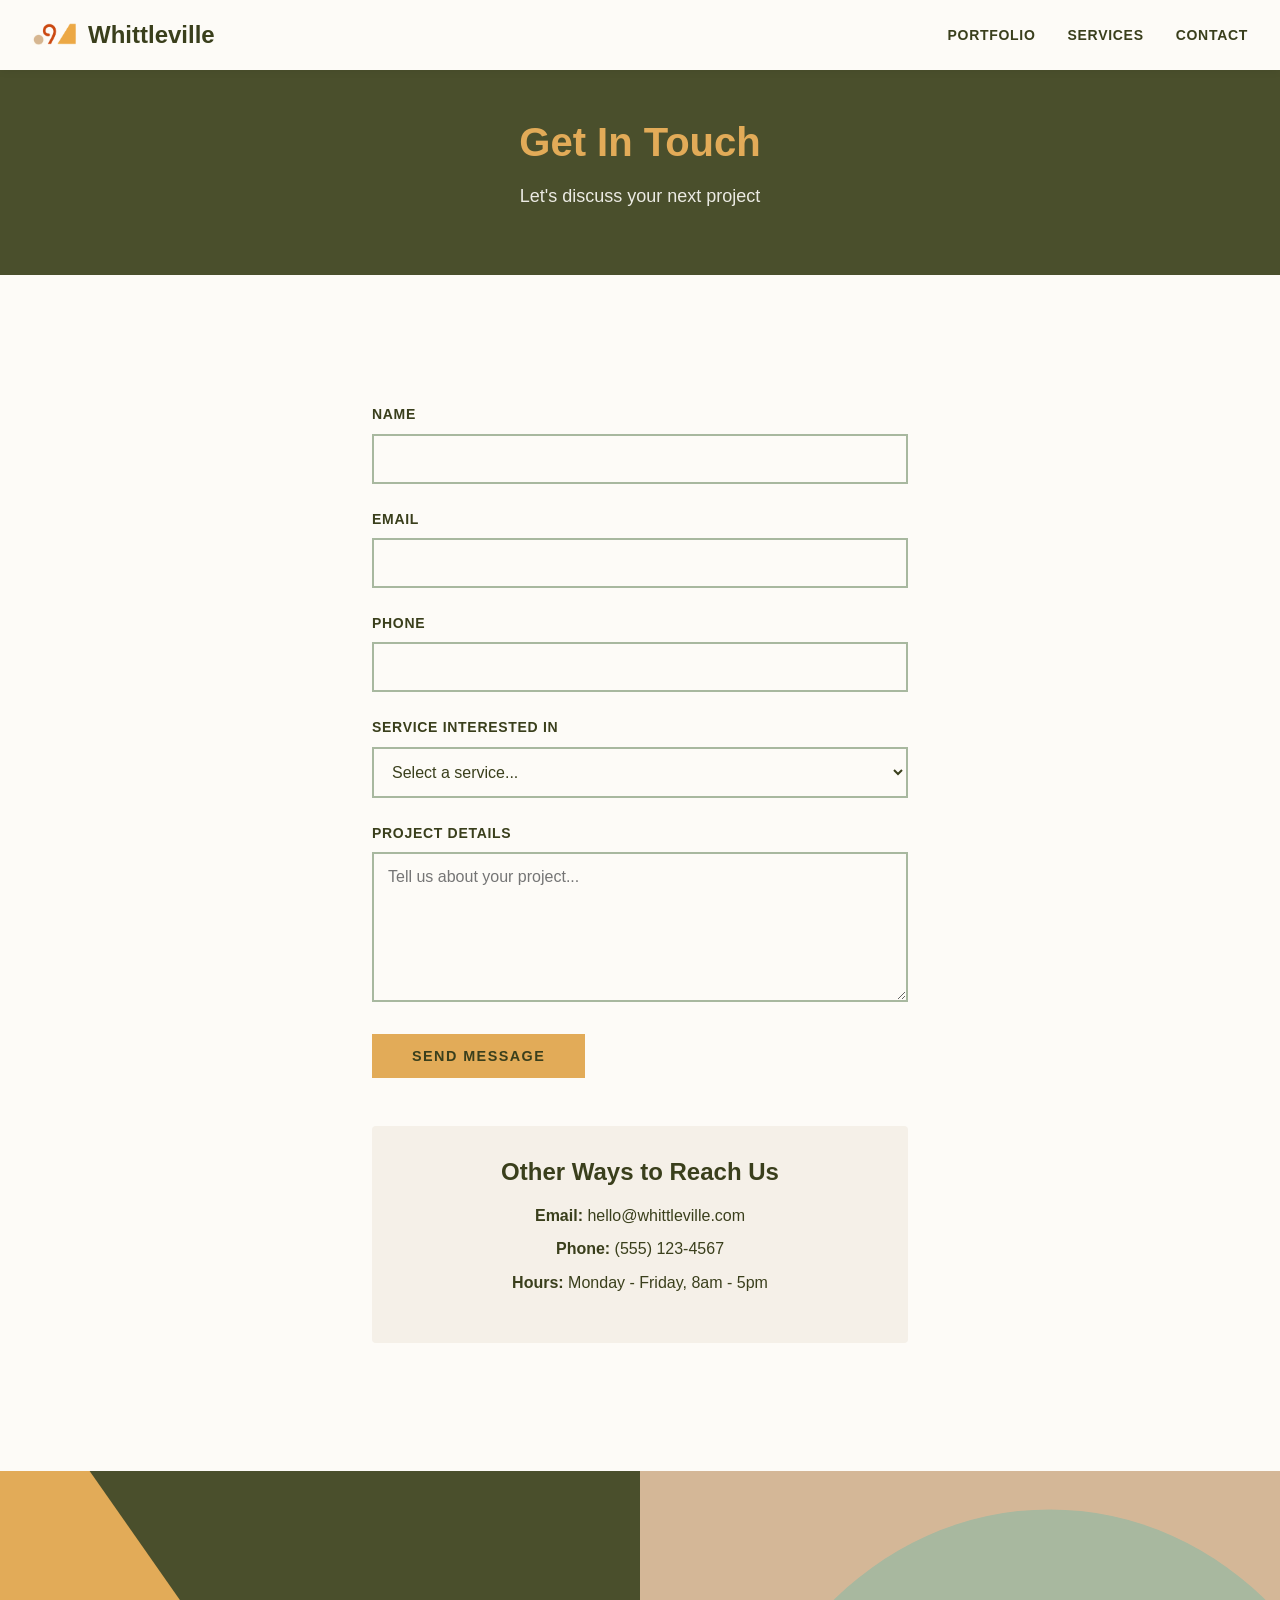
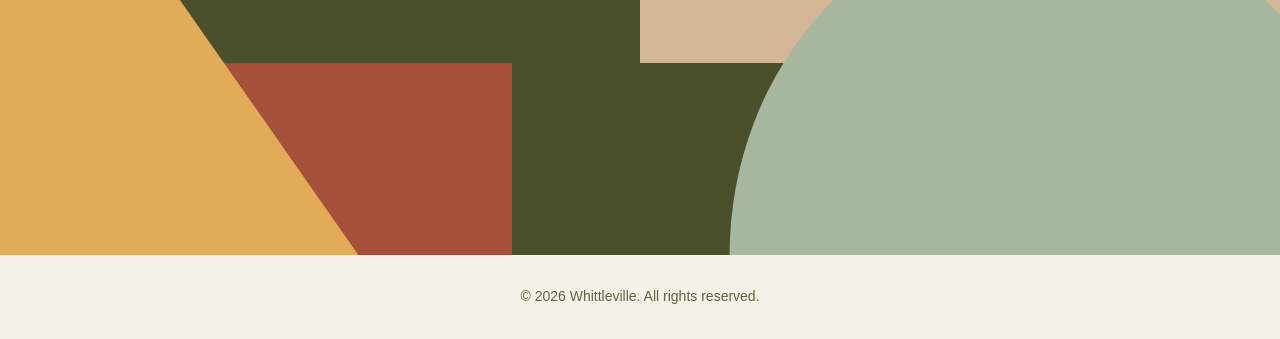
==== contact.html @ 52aa02fd "do the thing" ====
<!doctype html>
<html lang="en">
    <head>
        <meta charset="UTF-8" />
        <meta name="viewport" content="width=device-width, initial-scale=1.0" />
        <meta
            name="description"
            content="Get in touch with Whittleville for custom woodworking, restoration, and home services."
        />
        <title>Contact - Whittleville</title>
        <link rel="stylesheet" href="css/styles.css" />
        <link rel="preconnect" href="https://fonts.googleapis.com" />
        <link rel="preconnect" href="https://fonts.gstatic.com" crossorigin />
        <link
            href="https://fonts.googleapis.com/css2?family=Courier+Prime:wght@400;700&display=swap"
            rel="stylesheet"
        />
    </head>
    <body>
        <!-- Header & Navigation -->
        <header class="header">
            <nav class="nav container">
                <a href="index.html" class="nav__logo">
                    <span class="nav__logo-icon">
                        <img src="images/logo-transparent.png" alt="logo" />
                    </span>
                    Whittleville
                </a>

                <button class="nav__toggle" aria-label="Toggle navigation">
                    <span></span>
                    <span></span>
                    <span></span>
                </button>

                <div class="nav__menu">
                    <ul class="nav__list">
                        <li>
                            <a href="portfolio.html" class="nav__link"
                                >Portfolio</a
                            >
                        </li>
                        <li>
                            <a href="services.html" class="nav__link"
                                >Services</a
                            >
                        </li>
                        <li>
                            <a href="contact.html" class="nav__link">Contact</a>
                        </li>
                    </ul>
                </div>
            </nav>
        </header>

        <!-- Page Header -->
        <section class="page-header">
            <h1 class="page-header__title">Get In Touch</h1>
            <p class="page-header__subtitle">Let's discuss your next project</p>
        </section>

        <!-- Contact Form -->
        <section class="section">
            <div class="contact-form">
                <form action="#" method="POST" id="contactForm">
                    <div class="form-group">
                        <label for="name" class="form-label">Name</label>
                        <input
                            type="text"
                            id="name"
                            name="name"
                            class="form-input"
                            required
                        />
                    </div>

                    <div class="form-group">
                        <label for="email" class="form-label">Email</label>
                        <input
                            type="email"
                            id="email"
                            name="email"
                            class="form-input"
                            required
                        />
                    </div>

                    <div class="form-group">
                        <label for="phone" class="form-label">Phone</label>
                        <input
                            type="tel"
                            id="phone"
                            name="phone"
                            class="form-input"
                        />
                    </div>

                    <!-- Honeypot field - hidden from humans, visible to bots -->
                    <div
                        class="form-group"
                        style="position: absolute; left: -9999px"
                        aria-hidden="true"
                    >
                        <label for="website">Website</label>
                        <input
                            type="text"
                            id="website"
                            name="website"
                            class="form-input"
                            tabindex="-1"
                            autocomplete="off"
                        />
                    </div>

                    <div class="form-group">
                        <label for="service" class="form-label"
                            >Service Interested In</label
                        >
                        <select id="service" name="service" class="form-input">
                            <option value="">Select a service...</option>
                            <option value="woodworking">Woodworking</option>
                            <option value="deck-building">Deck Building</option>
                            <option value="furniture-restoration">
                                Furniture Restoration
                            </option>
                            <option value="other">Other</option>
                        </select>
                    </div>

                    <div class="form-group">
                        <label for="message" class="form-label">
                            Project Details
                        </label>
                        <textarea
                            id="message"
                            name="message"
                            class="form-textarea"
                            required
                            placeholder="Tell us about your project..."
                        ></textarea>
                    </div>

                    <button type="submit" class="btn form-button">
                        Send Message
                    </button>
                </form>

                <div
                    style="
                        margin-top: 3rem;
                        text-align: center;
                        padding: 2rem;
                        background-color: var(--cream);
                        border-radius: 4px;
                    "
                >
                    <h3
                        style="
                            font-family: var(--font-heading);
                            color: var(--dark-olive);
                            margin-bottom: 1rem;
                        "
                    >
                        Other Ways to Reach Us
                    </h3>
                    <p style="margin-bottom: 0.5rem">
                        <strong>Email:</strong> hello@whittleville.com
                    </p>
                    <p style="margin-bottom: 0.5rem">
                        <strong>Phone:</strong> (555) 123-4567
                    </p>
                    <p><strong>Hours:</strong> Monday - Friday, 8am - 5pm</p>
                </div>
            </div>
        </section>

        <!-- Footer -->
        <footer class="footer">
            <svg
                viewBox="0 0 1000 300"
                xmlns="http://www.w3.org/2000/svg"
                preserveAspectRatio="xMidYMid slice"
            >
                <!-- Olive green background -->
                <rect x="0" y="0" width="1000" height="300" fill="#4a4f2c" />

                <!-- Rust/terracotta rectangle - smaller, overlapping -->
                <rect x="0" y="150" width="400" height="150" fill="#a65039" />

                <!-- Mustard/tan gold triangle - large, from bottom left -->
                <polygon points="0,300 0,-100 280,300" fill="#e2ab58" />

                <!-- Sand/blush rectangle - top right -->
                <rect x="500" y="0" width="500" height="150" fill="#d4b797" />

                <!-- Sage green circle/ellipse - bottom right, partially cut off -->
                <ellipse cx="820" cy="300" rx="250" ry="270" fill="#a8b89f" />
            </svg>
            <div class="container">
                <p class="footer__text">
                    &copy; <script>document.write(new Date().getFullYear())</script> Whittleville. All rights reserved.
                </p>
            </div>
        </footer>

        <script src="js/main.js"></script>
    </body>
</html>
---- css/styles.css ----
/* ==========================================
   WHITTLEVILLE WEBSITE - MOBILE FIRST
   ========================================== */

/* ==========================================
   CSS RESET & BASE STYLES
   ========================================== */

* {
    margin: 0;
    padding: 0;
    box-sizing: border-box;
}

:root {
    /* Color Palette */
    --olive-green: #4a4f2c;
    --dark-olive: #3a3f1c;
    --tan-gold: #e2ab58;
    --rust-orange: #a65039;
    --cream: #f5f0e8;
    --sage-green: #a8b89f;
    --dark-green: #2a2f1c;
    --light-cream: #fdfbf7;
    --sand: #d4b797;
    --font-body:
        -apple-system, BlinkMacSystemFont, "Segoe UI", Roboto, Oxygen, Ubuntu,
        sans-serif;

    /* Spacing */
    --spacing-xs: 0.5rem;
    --spacing-sm: 1rem;
    --spacing-md: 2rem;
    --spacing-lg: 3rem;
    --spacing-xl: 4rem;

    /* Container */
    --container-padding: 1.5rem;
}

.color-rust {
    color: var(--rust-orange);
}

html {
    font-size: 16px;
    scroll-behavior: smooth;
}

body {
    font-family: var(--font-body);
    line-height: 1.6;
    color: var(--dark-olive);
    background-color: var(--light-cream);
}

img {
    max-width: 100%;
    height: auto;
    display: block;
}

a {
    text-decoration: none;
    color: inherit;
}

ul {
    list-style: none;
}

.d-flex {
    display: flex;
}

.flex-column {
    flex-direction: column;
}

/* ==========================================
   TYPOGRAPHY
   ========================================== */

h1,
h2,
h3,
h4,
h5,
h6 {
    font-family: var(--font-heading);
    font-weight: 700;
    line-height: 1.2;
    margin-bottom: 1rem;
}

h1 {
    font-size: 2rem;
}

h2 {
    font-size: 1.75rem;
}

h3 {
    font-size: 1.5rem;
}

h4 {
    font-size: 1.25rem;
}

p {
    margin-bottom: 1rem;
}

/* ==========================================
   BUTTONS
   ========================================== */

.btn {
    display: inline-block;
    padding: 0.875rem 2.5rem;
    background-color: var(--tan-gold);
    color: var(--dark-olive);
    font-family: var(--font-heading);
    font-size: 0.9rem;
    font-weight: 700;
    letter-spacing: 0.1em;
    text-transform: uppercase;
    border: none;
    cursor: pointer;
    transition: all 0.3s ease;
}

.btn:hover {
    background-color: #c99560;
    transform: translateY(-2px);
    box-shadow: 0 4px 12px rgba(0, 0, 0, 0.15);
}

.btn:active {
    transform: translateY(0);
}

/* ==========================================
   LAYOUT
   ========================================== */

.container {
    max-width: var(--container-max);
    margin: 0 auto;
    padding: 0 var(--container-padding);
}

.section {
    padding: var(--spacing-xl) 0;
}

/* ==========================================
   HEADER & NAVIGATION
   ========================================== */

.header {
    background-color: var(--light-cream);
    padding: 1rem 0;
    position: sticky;
    top: 0;
    z-index: 1000;
    box-shadow: 0 2px 8px rgba(0, 0, 0, 0.05);
}

.nav {
    display: flex;
    justify-content: space-between;
    align-items: center;
}

.nav__logo {
    display: flex;
    align-items: center;
    gap: 0.5rem;
    font-family: var(--font-heading);
    font-size: 1.5rem;
    font-weight: 700;
    color: var(--dark-olive);
}

.nav__logo-icon {
    width: 3rem;
    height: 1.5rem;
    display: block;
}

.nav__menu {
    display: none;
    flex-direction: column;
    position: absolute;
    top: 100%;
    left: 0;
    right: 0;
    background-color: var(--cream);
    padding: 1rem;
    box-shadow: 0 8px 16px rgba(0, 0, 0, 0.1);
}

.nav__menu.active {
    display: flex;
}

.nav__list {
    display: flex;
    flex-direction: column;
    gap: 1rem;
}

.nav__link {
    font-family: var(--font-heading);
    font-size: 0.875rem;
    font-weight: 600;
    letter-spacing: 0.05em;
    text-transform: uppercase;
    color: var(--dark-olive);
    padding: 0.5rem 0;
    transition: color 0.3s ease;
}

.nav__link:hover {
    color: var(--rust-orange);
}

.nav__toggle {
    background: none;
    border: none;
    cursor: pointer;
    padding: 0.5rem;
    display: flex;
    flex-direction: column;
    gap: 4px;
    z-index: 1001;
}

.nav__toggle span {
    width: 25px;
    height: 3px;
    background-color: var(--dark-olive);
    transition: all 0.3s ease;
    border-radius: 2px;
}

.nav__toggle.active span:nth-child(1) {
    transform: rotate(45deg) translate(6px, 6px);
}

.nav__toggle.active span:nth-child(2) {
    opacity: 0;
}

.nav__toggle.active span:nth-child(3) {
    transform: rotate(-45deg) translate(6px, -6px);
}

/* ==========================================
   HERO SECTION
   ========================================== */

.hero {
    background-color: var(--olive-green);
    color: var(--light-cream);
    text-align: center;
    padding: var(--spacing-xl) var(--container-padding);
    min-height: 60vh;
    display: flex;
    flex-direction: column;
    justify-content: center;
    align-items: center;
}

.hero__title {
    font-family: var(--font-heading);
    font-size: 2.25rem;
    line-height: 1.3;
    margin-bottom: 1.5rem;
    color: var(--tan-gold);
    max-width: 800px;
}

.hero__text {
    font-size: 1rem;
    line-height: 1.8;
    margin-bottom: 2rem;
    max-width: 700px;
    opacity: 0.95;
}

/* ==========================================
   SERVICES BANNER
   ========================================== */

.services-banner {
    background-color: var(--rust-orange);
    color: var(--light-cream);
    padding: 1rem 0;
    overflow: hidden;
    white-space: nowrap;
}

.services-banner__text {
    display: inline-block;
    font-family: var(--font-heading);
    font-size: 0.875rem;
    font-weight: 700;
    letter-spacing: 0.2em;
    text-transform: uppercase;
    animation: scroll-text 15s linear infinite;
}

@keyframes scroll-text {
    0% {
        transform: translateX(0);
    }
    100% {
        transform: translateX(-50%);
    }
}

/* ==========================================
   SERVICES SECTION
   ========================================== */

.services {
    background-color: var(--cream);
    padding: 0;
}

.services__container {
    display: flex;
    flex-direction: column;
    min-height: 400px;
}

.services__image {
    width: 100%;
    height: 300px;
    object-fit: cover;
    flex-shrink: 0;
}

.services__list {
    background-color: var(--cream);
    display: flex;
    flex-wrap: wrap;
}

.services__item {
    padding: 1.5rem 0;
    border-bottom: 2px solid var(--olive-green);
    text-align: center;
    display: flex;
    align-items: center;
    justify-content: center;
    width: 100%;
}

.services__item h3 {
    margin-bottom: 0;
}

.services__item:last-child {
    border-bottom: none;
}

.services__name {
    font-family: var(--font-heading);
    font-size: 1.25rem;
    font-weight: 700;
    letter-spacing: 0.05em;
    color: var(--dark-olive);
    text-transform: uppercase;
    transition: color 0.3s ease;
}

.services__item:hover .services__name {
    color: var(--rust-orange);
}

/* ==========================================
   ABOUT SECTION
   ========================================== */

.about {
    position: relative;
    overflow: hidden;
}

.about__container {
    display: flex;
    flex-direction: column;
    padding: 0;
}

.about__content {
    background-color: var(--sage-green);
    padding: var(--spacing-xl) var(--container-padding);
}

.about__subtitle {
    font-family: var(--font-heading);
    font-size: 0.875rem;
    font-weight: 600;
    letter-spacing: 0.1em;
    text-transform: uppercase;
    color: var(--rust-orange);
    margin-bottom: 0.5rem;
}

.about__title {
    font-family: var(--font-heading);
    font-size: 2rem;
    color: var(--dark-green);
    margin-bottom: 1.5rem;
}

.about__text {
    font-size: 1rem;
    line-height: 1.8;
    color: var(--dark-olive);
    margin-bottom: 1rem;
    opacity: 0.9;
}

.about__image-wrapper {
    width: 100%;
    min-height: 400px;
}

.about__image {
    width: 100%;
    height: 100%;
    min-height: 400px;
    object-fit: cover;
    display: block;
}

/* ==========================================
   FOOTER
   ========================================== */

.footer > .container {
    width: 100%;
    margin-top: -10px;
    background-color: var(--cream);
    color: var(--dark-olive);
    padding: var(--spacing-md) 0;
    text-align: center;
}

.footer__text {
    font-size: 0.875rem;
    opacity: 0.8;
    margin-bottom: 0;
}

/* ==========================================
   PAGE SPECIFIC STYLES
   ========================================== */

/* Page header for internal pages */
.page-header {
    background-color: var(--olive-green);
    color: var(--light-cream);
    padding: var(--spacing-lg) var(--container-padding);
    text-align: center;
}

.page-header__title {
    font-family: var(--font-heading);
    font-size: 2.5rem;
    color: var(--tan-gold);
    margin-bottom: 1rem;
}

.page-header__subtitle {
    font-size: 1.125rem;
    opacity: 0.9;
}

/* Services Detail (services.html) */
.services-detail {
    max-width: 800px;
    margin: 0 auto;
}

.services-detail__block {
    margin-bottom: 4rem;
}

.services-detail__title {
    font-family: var(--font-heading);
    color: var(--rust-orange);
    margin-bottom: 1rem;
}

.services-detail__text {
    line-height: 1.8;
}

.services-detail__cta {
    text-align: center;
    margin-top: 3rem;
}

/* Portfolio - Project Sections */
.project {
    padding: var(--spacing-xl) var(--container-padding);
    border-bottom: 2px solid var(--sage-green);
}

.project:last-child {
    border-bottom: none;
}

.project:nth-child(even) {
    background-color: var(--cream);
}

.project__header {
    max-width: 700px;
    margin-bottom: var(--spacing-lg);
}

.project__title {
    font-family: var(--font-heading);
    font-size: 2rem;
    color: var(--dark-olive);
    margin-bottom: 0.75rem;
}

.project__description {
    font-size: 1.05rem;
    line-height: 1.8;
    color: var(--dark-olive);
    opacity: 0.85;
    margin-bottom: 0;
}

.project__phase {
    margin-bottom: var(--spacing-md);
}

.project__phase:last-child {
    margin-bottom: 0;
}

.project__phase-label {
    display: inline-block;
    font-family: var(--font-heading);
    font-size: 0.8rem;
    font-weight: 700;
    letter-spacing: 0.1em;
    text-transform: uppercase;
    color: var(--rust-orange);
    margin-bottom: 0.75rem;
    border-bottom: 2px solid var(--rust-orange);
    padding-bottom: 0.25rem;
}

.project__photos {
    display: flex;
    flex-direction: column;
    gap: 0.75rem;
}

.project__photo {
    width: 100%;
    aspect-ratio: 4 / 3;
    object-fit: cover;
    display: block;
}

/* Contact Form */
.contact-form {
    max-width: 600px;
    margin: 0 auto;
    padding: var(--spacing-xl) var(--container-padding);
}

.form-group {
    margin-bottom: 1.5rem;
}

.form-label {
    display: block;
    font-family: var(--font-heading);
    font-size: 0.875rem;
    font-weight: 600;
    text-transform: uppercase;
    letter-spacing: 0.05em;
    color: var(--dark-olive);
    margin-bottom: 0.5rem;
}

.form-input,
.form-textarea {
    width: 100%;
    padding: 0.875rem;
    border: 2px solid var(--sage-green);
    background-color: var(--light-cream);
    font-family: var(--font-body);
    font-size: 1rem;
    color: var(--dark-olive);
    transition: border-color 0.3s ease;
}

.form-input:focus,
.form-textarea:focus {
    outline: none;
    border-color: var(--rust-orange);
}

.form-textarea {
    resize: vertical;
    min-height: 150px;
}

.form-button {
    width: 100%;
}

/* ==========================================
   TABLET BREAKPOINT (768px+)
   ========================================== */

@media (min-width: 768px) {
    h1 {
        font-size: 3rem;
    }

    h2 {
        font-size: 2.25rem;
    }

    .nav__toggle {
        display: none;
    }

    .nav__menu {
        display: flex;
        position: static;
        flex-direction: row;
        background-color: transparent;
        padding: 0;
        box-shadow: none;
    }

    .nav__list {
        flex-direction: row;
        gap: 2rem;
    }

    .hero__title {
        font-size: 3.5rem;
    }

    .hero__text {
        font-size: 1.125rem;
    }

    .services__container {
        flex-direction: row;
        min-height: 500px;
    }

    .services__image {
        width: 50%;
        height: auto;
        min-height: 100%;
        object-fit: cover;
        flex-shrink: 0;
    }

    .services__list {
        width: 50%;
        align-content: stretch;
    }

    .services__item {
        padding: 0;
        width: 50%;
        height: 25%;
    }

    .services__item:nth-child(even) {
        border-left: 2px solid var(--olive-green);
    }

    .services__item:nth-last-child(-n + 2) {
        border-bottom: none;
    }

    .services__name {
        font-size: 1.5rem;
    }

    .about__container {
        flex-direction: row;
        align-items: stretch;
        min-height: 500px;
    }

    .about__content {
        flex: 0 0 50%;
        width: 50%;
    }

    .about__image-wrapper {
        flex: 0 0 50%;
        width: 50%;
        min-height: auto;
    }

    .about__image {
        min-height: 100%;
    }

    .project {
        padding: var(--spacing-xl) 2rem;
    }

    .project__photos {
        flex-direction: row;
        gap: 1rem;
    }

    .project__photo {
        flex: 1;
        min-width: 0;
    }

    .form-button {
        width: auto;
    }
}

/* ==========================================
   DESKTOP BREAKPOINT (1024px+)
   ========================================== */

@media (min-width: 1024px) {
    :root {
        --container-padding: 2rem;
    }

    .hero {
        min-height: 70vh;
    }

    .hero__title {
        font-size: 4rem;
    }

    .project__photo {
        aspect-ratio: 5 / 4;
    }

    .services__name {
        font-size: 1.75rem;
    }
}
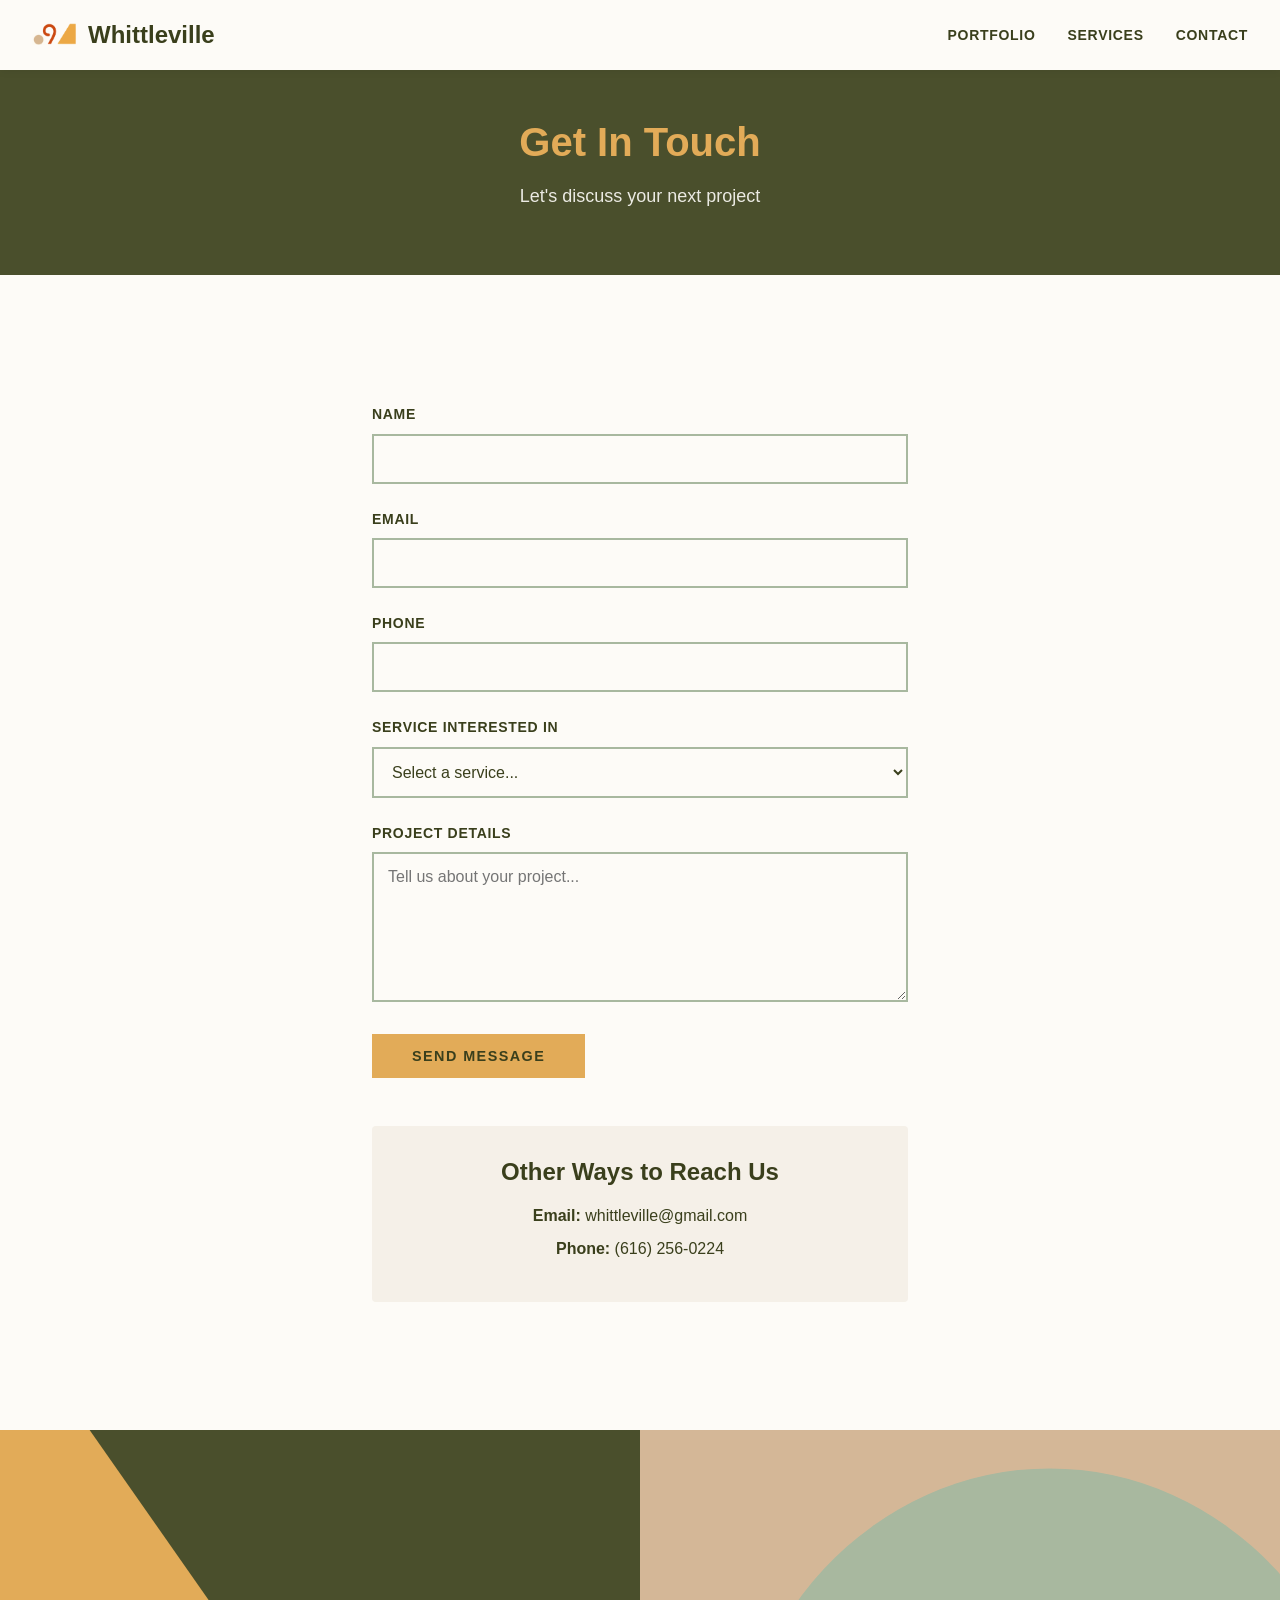
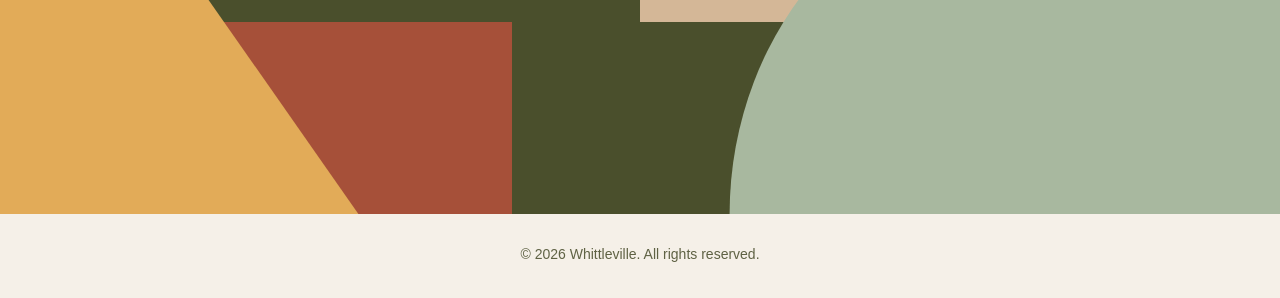
==== commit e6091efe: "Update site copy, services, and contact form - Add about section copy (family eye for detail, grandf" ====
--- a/contact.html
+++ b/contact.html
@@ -62,7 +62,14 @@
         <!-- Contact Form -->
         <section class="section">
             <div class="contact-form">
-                <form action="#" method="POST" id="contactForm">
+                <form action="https://formsubmit.co/whittleville@gmail.com" method="POST" id="contactForm">
+                    <!-- Formsubmit configuration -->
+                    <input type="hidden" name="_next" value="https://whittleville.com/thanks.html" />
+                    <input type="hidden" name="_subject" value="New Whittleville Inquiry" />
+                    <input type="hidden" name="_blacklist" value="casino, crypto, SEO, viagra, loan, forex, bitcoin, marketing agency, web traffic, backlinks" />
+                    <input type="hidden" name="_template" value="table" />
+                    <input type="hidden" name="_autoresponse" value="Thanks for reaching out to Whittleville! We got your message and will get back to you soon." />
+
                     <div class="form-group">
                         <label for="name" class="form-label">Name</label>
                         <input
@@ -119,10 +126,12 @@
                         <select id="service" name="service" class="form-input">
                             <option value="">Select a service...</option>
                             <option value="woodworking">Woodworking</option>
-                            <option value="deck-building">Deck Building</option>
-                            <option value="furniture-restoration">
-                                Furniture Restoration
-                            </option>
+                            <option value="deck-repairs">Deck Repairs & Refinishing</option>
+                            <option value="furniture-restoration">Furniture Restoration</option>
+                            <option value="general-handiwork">General Handiwork</option>
+                            <option value="painting">Painting & Color Consultation</option>
+                            <option value="landscaping">Landscaping</option>
+                            <option value="porches-pergolas-gazebos">Porches, Pergolas & Gazebos</option>
                             <option value="other">Other</option>
                         </select>
                     </div>
@@ -164,12 +173,11 @@
                         Other Ways to Reach Us
                     </h3>
                     <p style="margin-bottom: 0.5rem">
-                        <strong>Email:</strong> hello@whittleville.com
+                        <strong>Email:</strong> whittleville@gmail.com
                     </p>
                     <p style="margin-bottom: 0.5rem">
-                        <strong>Phone:</strong> (555) 123-4567
+                        <strong>Phone:</strong> (616) 256-0224
                     </p>
-                    <p><strong>Hours:</strong> Monday - Friday, 8am - 5pm</p>
                 </div>
             </div>
         </section>
@@ -198,7 +206,11 @@
             </svg>
             <div class="container">
                 <p class="footer__text">
-                    &copy; <script>document.write(new Date().getFullYear())</script> Whittleville. All rights reserved.
+                    &copy;
+                    <script>
+                        document.write(new Date().getFullYear());
+                    </script>
+                    Whittleville. All rights reserved.
                 </p>
             </div>
         </footer>
